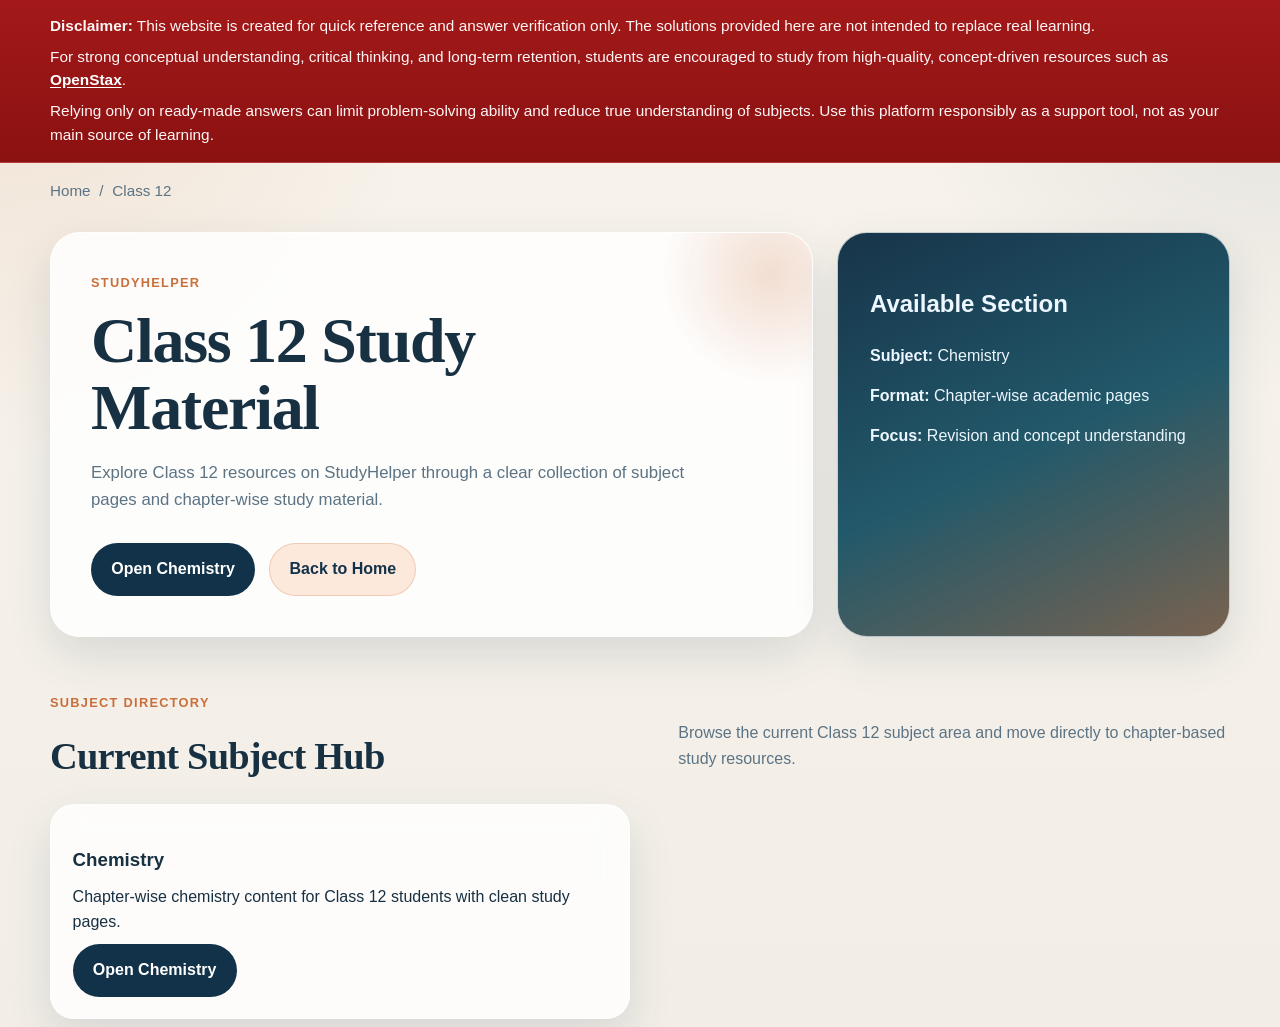
==== class-12/index.html @ 3276efd7 "first commit" ====
<!DOCTYPE html>
<html lang="en">
<head>
  <meta charset="UTF-8">
  <meta name="viewport" content="width=device-width, initial-scale=1.0">
  <title>Class 12 Study Material - StudyHelper</title>
  <meta name="description" content="Browse Class 12 study material on StudyHelper, including chapter-wise NCERT solutions, subject pages, and exam-focused learning resources.">
  <meta name="robots" content="index, follow">
  <link rel="stylesheet" href="../css/class-12/chemistry/chapter-2-solutions.css">
</head>
<body>
  <a class="skip-link" href="#main-content">Skip to content</a>

  <section class="top-disclaimer" aria-label="Disclaimer">
    <div class="shell top-disclaimer-inner">
      <p><strong>Disclaimer:</strong> This website is created for quick reference and answer verification only. The solutions provided here are not intended to replace real learning.</p>
      <p>For strong conceptual understanding, critical thinking, and long-term retention, students are encouraged to study from high-quality, concept-driven resources such as <a href="https://openstax.org" target="_blank" rel="noopener noreferrer">OpenStax</a>.</p>
      <p>Relying only on ready-made answers can limit problem-solving ability and reduce true understanding of subjects. Use this platform responsibly as a support tool, not as your main source of learning.</p>
    </div>
  </section>

  <header class="site-header">
    <div class="shell">
      <nav class="breadcrumb" aria-label="Breadcrumb">
        <a href="../">Home</a>
        <span>/</span>
        <span aria-current="page">Class 12</span>
      </nav>

      <div class="hero">
        <div class="hero-copy">
          <p class="eyebrow">StudyHelper</p>
          <h1>Class 12 Study Material</h1>
          <p class="hero-text">
            Explore Class 12 resources on StudyHelper through a clear collection of subject pages and chapter-wise study material.
          </p>
          <div class="hero-actions">
            <a class="button button-primary" href="chemistry/">Open Chemistry</a>
            <a class="button button-secondary" href="../">Back to Home</a>
          </div>
        </div>

        <aside class="hero-card">
          <h2>Available Section</h2>
          <ul class="stats-list">
            <li><strong>Subject:</strong> Chemistry</li>
            <li><strong>Format:</strong> Chapter-wise academic pages</li>
            <li><strong>Focus:</strong> Revision and concept understanding</li>
          </ul>
        </aside>
      </div>
    </div>
  </header>

  <main id="main-content" class="shell chapter-section">
    <div class="section-head">
      <div>
        <p class="eyebrow">Subject Directory</p>
        <h2>Current Subject Hub</h2>
      </div>
      <p class="section-intro">Browse the current Class 12 subject area and move directly to chapter-based study resources.</p>
    </div>

    <div class="exercise-grid">
      <article class="exercise-card">
        <h3>Chemistry</h3>
        <p>Chapter-wise chemistry content for Class 12 students with clean study pages.</p>
        <p><a class="button button-primary" href="chemistry/">Open Chemistry</a></p>
      </article>
    </div>

  </main>
</body>
</html>
---- css/class-12/chemistry/chapter-2-solutions.css ----
:root {
  --bg: #f4efe6;
  --surface: rgba(255, 255, 255, 0.82);
  --surface-strong: #ffffff;
  --ink: #173042;
  --muted: #5c7384;
  --line: rgba(23, 48, 66, 0.12);
  --brand: #12324a;
  --brand-soft: #d6e7f3;
  --accent: #c96f3b;
  --accent-soft: #fde8dc;
  --success: #23795d;
  --shadow: 0 18px 45px rgba(18, 50, 74, 0.12);
  --radius: 24px;
  --radius-sm: 16px;
  --shell: 1180px;
  --font-heading: Georgia, "Times New Roman", serif;
  --font-body: "Segoe UI", Tahoma, Geneva, Verdana, sans-serif;
}

*,
*::before,
*::after {
  box-sizing: border-box;
}

html {
  scroll-behavior: smooth;
}

body {
  margin: 0;
  font-family: var(--font-body);
  color: var(--ink);
  background:
    radial-gradient(circle at top left, rgba(201, 111, 59, 0.14), transparent 28%),
    radial-gradient(circle at top right, rgba(18, 50, 74, 0.1), transparent 24%),
    linear-gradient(180deg, #f8f4ec 0%, #f2eee7 100%);
  line-height: 1.6;
}

img {
  max-width: 100%;
  display: block;
}

a {
  color: inherit;
}

.shell {
  width: min(calc(100% - 2rem), var(--shell));
  margin: 0 auto;
}

.skip-link {
  position: absolute;
  left: -9999px;
  top: auto;
}

.skip-link:focus {
  left: 1rem;
  top: 1rem;
  z-index: 10;
  background: var(--brand);
  color: #fff;
  padding: 0.75rem 1rem;
  border-radius: 999px;
}

.site-header {
  padding: 1rem 0 2.5rem;
}

.top-disclaimer {
  background: linear-gradient(180deg, #a31919 0%, #8b1111 100%);
  color: #fff6f6;
  border-bottom: 1px solid rgba(255, 255, 255, 0.16);
}

.top-disclaimer-inner {
  padding: 0.85rem 0 0.95rem;
}

.top-disclaimer p {
  margin: 0 0 0.45rem;
  font-size: 0.96rem;
  line-height: 1.55;
}

.top-disclaimer p:last-child {
  margin-bottom: 0;
}

.top-disclaimer a {
  color: #fff;
  font-weight: 700;
  text-decoration: underline;
  text-underline-offset: 0.16em;
}

.breadcrumb {
  display: flex;
  flex-wrap: wrap;
  gap: 0.55rem;
  align-items: center;
  font-size: 0.95rem;
  color: var(--muted);
  margin-bottom: 1.8rem;
}

.breadcrumb a {
  text-decoration: none;
}

.hero {
  display: grid;
  grid-template-columns: 1.65fr 0.85fr;
  gap: 1.5rem;
  align-items: stretch;
}

.hero-copy,
.hero-card,
.panel,
.exercise-card,
.toolbar {
  backdrop-filter: blur(16px);
}

.hero-copy,
.hero-card {
  background: var(--surface);
  border: 1px solid rgba(255, 255, 255, 0.7);
  box-shadow: var(--shadow);
  border-radius: calc(var(--radius) + 6px);
}

.hero-copy {
  padding: 2.5rem;
  position: relative;
  overflow: hidden;
}

.hero-copy::after {
  content: "";
  position: absolute;
  width: 220px;
  height: 220px;
  right: -70px;
  top: -70px;
  border-radius: 50%;
  background: radial-gradient(circle, rgba(201, 111, 59, 0.22), transparent 72%);
}

.hero-card {
  padding: 2rem;
  background:
    linear-gradient(155deg, #17344a 0%, #22596a 52%, #c06a3a 140%);
    color: #edf7ff;
}

.class-overview {
  display: flex;
  flex-direction: column;
  justify-content: center;
}

.class-overview-head h2 {
  margin: 0;
  font-size: clamp(1.6rem, 3vw, 2.2rem);
}

.class-table-wrap {
  margin-top: 1.15rem;
  border-radius: 20px;
  overflow: hidden;
  border: 1px solid rgba(255, 245, 234, 0.18);
  background: rgba(8, 20, 30, 0.18);
  box-shadow: inset 0 1px 0 rgba(255, 255, 255, 0.08);
}

.class-table {
  width: 100%;
  border-collapse: collapse;
  color: #edf7ff;
}

.class-table th,
.class-table td {
  padding: 1rem 0.95rem;
  text-align: left;
  vertical-align: middle;
}

.class-table thead th {
  font-size: 0.78rem;
  letter-spacing: 0.08em;
  text-transform: uppercase;
  color: rgba(245, 249, 252, 0.78);
  background: rgba(255, 255, 255, 0.1);
}

.class-table tbody tr + tr td {
  border-top: 1px solid rgba(255, 255, 255, 0.14);
}

.class-table tbody tr:hover td {
  background: rgba(255, 255, 255, 0.06);
}

.status-chip {
  display: inline-flex;
  align-items: center;
  padding: 0.3rem 0.7rem;
  border-radius: 999px;
  font-size: 0.82rem;
  font-weight: 700;
  white-space: nowrap;
}

.status-live {
  background: rgba(128, 241, 188, 0.18);
  color: #d7ffeb;
  border: 1px solid rgba(128, 241, 188, 0.28);
}

.status-upcoming {
  background: rgba(255, 216, 151, 0.16);
  color: #ffe7bb;
  border: 1px solid rgba(255, 216, 151, 0.28);
}

.table-note {
  color: rgba(245, 249, 252, 0.82);
  font-weight: 600;
}

.table-link {
  display: inline-flex;
  align-items: center;
  justify-content: center;
  min-width: 76px;
  padding: 0.55rem 0.9rem;
  border-radius: 999px;
  text-decoration: none;
  font-weight: 700;
  color: #113145;
  background: linear-gradient(180deg, #fff4e7, #ffcfa8);
  box-shadow: 0 10px 20px rgba(15, 27, 38, 0.18);
}

.eyebrow {
  margin: 0 0 0.8rem;
  letter-spacing: 0.1em;
  text-transform: uppercase;
  font-size: 0.8rem;
  color: var(--accent);
  font-weight: 700;
}

.hero h1,
.section-head h2,
.panel h2,
.site-footer h2 {
  font-family: var(--font-heading);
  letter-spacing: -0.02em;
}

.hero h1 {
  margin: 0;
  font-size: clamp(2.3rem, 5vw, 4.4rem);
  line-height: 1.05;
  max-width: 12ch;
}

.hero-text {
  max-width: 64ch;
  font-size: 1.05rem;
  color: var(--muted);
  margin: 1.2rem 0 0;
}

.hero-actions {
  display: flex;
  flex-wrap: wrap;
  gap: 0.9rem;
  margin-top: 1.8rem;
}

.button {
  display: inline-flex;
  align-items: center;
  justify-content: center;
  min-height: 46px;
  padding: 0.8rem 1.2rem;
  border-radius: 999px;
  border: 1px solid transparent;
  text-decoration: none;
  font-weight: 700;
  cursor: pointer;
  transition: transform 160ms ease, background-color 160ms ease, border-color 160ms ease;
}

.button:hover {
  transform: translateY(-1px);
}

.button-primary {
  background: var(--brand);
  color: #fff;
}

.button-secondary {
  background: var(--accent-soft);
  color: var(--brand);
  border-color: rgba(201, 111, 59, 0.24);
}

.button-plain {
  background: var(--surface-strong);
  color: var(--brand);
  border-color: var(--line);
}

.stats-list {
  list-style: none;
  padding: 0;
  margin: 1rem 0 0;
  display: grid;
  gap: 0.9rem;
}

.toolbar {
  position: sticky;
  top: 0.5rem;
  z-index: 5;
  display: flex;
  gap: 1rem;
  align-items: end;
  justify-content: space-between;
  padding: 1rem;
  margin-bottom: 1.5rem;
  background: rgba(255, 255, 255, 0.7);
  border: 1px solid rgba(255, 255, 255, 0.85);
  border-radius: 18px;
  box-shadow: 0 8px 30px rgba(18, 50, 74, 0.08);
}

.search-field {
  display: grid;
  gap: 0.45rem;
  flex: 1;
  font-weight: 600;
}

.search-field span {
  font-size: 0.95rem;
}

.search-field input {
  width: 100%;
  min-height: 48px;
  border-radius: 14px;
  border: 1px solid var(--line);
  padding: 0.85rem 1rem;
  background: rgba(255, 255, 255, 0.9);
  color: var(--ink);
  font: inherit;
}

.section-grid,
.footer-grid,
.notes-grid,
.topic-grid,
.exercise-grid {
  display: grid;
  gap: 1.25rem;
}

.section-grid {
  grid-template-columns: 1.7fr 0.9fr;
  align-items: start;
}

.panel,
.exercise-card {
  background: var(--surface);
  border: 1px solid rgba(255, 255, 255, 0.7);
  border-radius: var(--radius);
  box-shadow: var(--shadow);
}

.panel,
.exercise-card,
.qa-card {
  animation: fadeUp 500ms ease both;
}

.panel {
  padding: 1.6rem;
}

.panel-large {
  padding: 1.9rem;
}

.quick-links nav {
  display: grid;
  gap: 0.85rem;
}

.quick-links a {
  text-decoration: none;
  padding: 0.85rem 1rem;
  border-radius: 14px;
  background: rgba(214, 231, 243, 0.44);
  border: 1px solid rgba(18, 50, 74, 0.08);
}

.topic-grid {
  grid-template-columns: repeat(2, minmax(0, 1fr));
  margin-top: 1rem;
}

.topic-card {
  padding: 1rem;
  border-radius: 18px;
  background: linear-gradient(180deg, rgba(255, 255, 255, 0.9), rgba(214, 231, 243, 0.6));
  border: 1px solid rgba(18, 50, 74, 0.08);
}

.topic-number {
  display: inline-flex;
  min-width: 3.2rem;
  padding: 0.3rem 0.65rem;
  border-radius: 999px;
  background: var(--brand);
  color: #fff;
  font-weight: 700;
  font-size: 0.85rem;
}

.topic-card h3,
.exercise-card h3 {
  margin-bottom: 0.35rem;
}

.chapter-section {
  padding: 1rem 0 0.5rem;
}

.section-head {
  display: flex;
  flex-wrap: wrap;
  justify-content: space-between;
  gap: 1rem;
  align-items: end;
  margin-bottom: 1rem;
}

.section-head h2 {
  margin: 0;
  font-size: clamp(1.8rem, 3vw, 2.7rem);
}

.section-intro {
  max-width: 62ch;
  color: var(--muted);
}

.accordion-list {
  display: grid;
  gap: 0.9rem;
}

.qa-card {
  background: rgba(255, 255, 255, 0.78);
  border: 1px solid rgba(23, 48, 66, 0.1);
  border-radius: 22px;
  box-shadow: 0 10px 28px rgba(18, 50, 74, 0.08);
  overflow: hidden;
}

.qa-card summary {
  list-style: none;
  cursor: pointer;
  padding: 1.2rem 1.4rem;
  font-weight: 700;
  font-size: 1rem;
}

.qa-card summary::-webkit-details-marker {
  display: none;
}

.qa-card[open] summary {
  border-bottom: 1px solid rgba(23, 48, 66, 0.08);
}

.answer {
  padding: 1rem 1.4rem 1.35rem;
}

.answer p {
  margin: 0 0 0.8rem;
}

.notes-wrap,
.faq-section {
  padding: 0.4rem 0 0.8rem;
}

.notes-grid {
  grid-template-columns: repeat(2, minmax(0, 1fr));
}

.exercise-grid {
  grid-template-columns: repeat(2, minmax(0, 1fr));
}

.exercise-card {
  padding: 1.35rem;
}

.exercise-card p {
  margin: 0.55rem 0 0;
}

.faq-item {
  border-top: 1px solid var(--line);
  padding: 0.8rem 0;
}

.faq-item:first-of-type {
  border-top: 0;
  padding-top: 0;
}

.faq-item summary {
  cursor: pointer;
  font-weight: 700;
}

.site-footer {
  padding: 2.2rem 0 3rem;
}

.footer-grid {
  grid-template-columns: repeat(2, minmax(0, 1fr));
  background: linear-gradient(145deg, rgba(18, 50, 74, 0.95), rgba(32, 103, 97, 0.92));
  color: #eef8ff;
  border-radius: 28px;
  padding: 1.7rem;
  box-shadow: var(--shadow);
}

.is-hidden {
  display: none !important;
}

mark {
  background: rgba(201, 111, 59, 0.18);
  color: inherit;
  padding: 0 0.15em;
  border-radius: 0.2em;
}

@keyframes fadeUp {
  from {
    opacity: 0;
    transform: translateY(10px);
  }
  to {
    opacity: 1;
    transform: translateY(0);
  }
}

@media (max-width: 980px) {
  .hero,
  .section-grid,
  .footer-grid,
  .notes-grid,
  .exercise-grid {
    grid-template-columns: 1fr;
  }

  .topic-grid {
    grid-template-columns: 1fr;
  }

  .toolbar {
    position: static;
    align-items: stretch;
    flex-direction: column;
  }
}

@media (max-width: 640px) {
  .hero-copy,
  .hero-card,
  .panel,
  .exercise-card {
    padding: 1.2rem;
  }

  .class-table,
  .class-table thead,
  .class-table tbody,
  .class-table th,
  .class-table td,
  .class-table tr {
    display: block;
  }

  .class-table thead {
    display: none;
  }

  .class-table td {
    padding: 0.55rem 0.9rem;
    border-top: 0;
  }

  .class-table tbody tr {
    padding: 0.45rem 0;
    border-bottom: 1px solid rgba(255, 255, 255, 0.12);
  }

  .class-table tbody tr:last-child {
    border-bottom: 0;
  }

  .hero h1 {
    max-width: none;
  }

  .qa-card summary,
  .answer {
    padding-left: 1rem;
    padding-right: 1rem;
  }

  .shell {
    width: min(calc(100% - 1rem), var(--shell));
  }
}
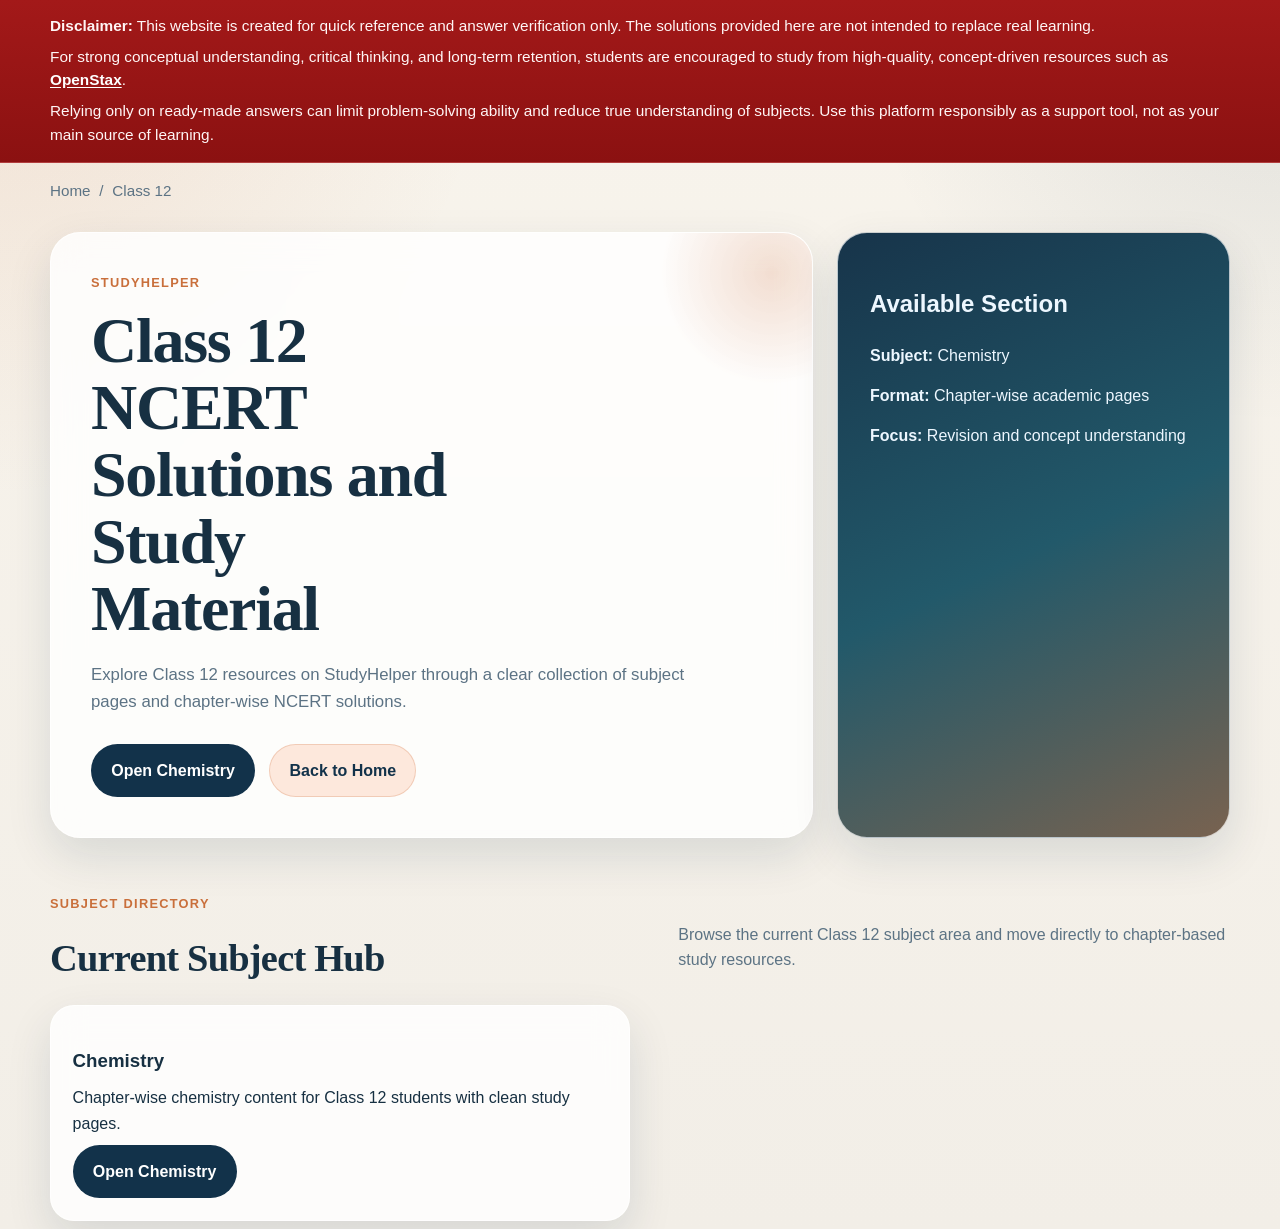
==== commit c286e240: "added robots and sitemap file" ====
--- a/class-12/index.html
+++ b/class-12/index.html
@@ -6,7 +6,48 @@
   <title>Class 12 Study Material - StudyHelper</title>
   <meta name="description" content="Browse Class 12 study material on StudyHelper, including chapter-wise NCERT solutions, subject pages, and exam-focused learning resources.">
   <meta name="robots" content="index, follow">
+  <link rel="canonical" href="https://gurupreet6365.github.io/ChapterSolution/class-12/">
+  <meta property="og:type" content="website">
+  <meta property="og:title" content="Class 12 NCERT Solutions and Study Material - StudyHelper">
+  <meta property="og:description" content="Browse Class 12 NCERT solutions by subject and chapter on StudyHelper.">
+  <meta property="og:url" content="https://gurupreet6365.github.io/ChapterSolution/class-12/">
   <link rel="stylesheet" href="../css/class-12/chemistry/chapter-2-solutions.css">
+  <script type="application/ld+json">
+    {
+      "@context": "https://schema.org",
+      "@graph": [
+        {
+          "@type": "BreadcrumbList",
+          "itemListElement": [
+            {
+              "@type": "ListItem",
+              "position": 1,
+              "name": "Home",
+              "item": "https://gurupreet6365.github.io/ChapterSolution/"
+            },
+            {
+              "@type": "ListItem",
+              "position": 2,
+              "name": "Class 12",
+              "item": "https://gurupreet6365.github.io/ChapterSolution/class-12/"
+            }
+          ]
+        },
+        {
+          "@type": "CollectionPage",
+          "name": "Class 12 NCERT Solutions",
+          "url": "https://gurupreet6365.github.io/ChapterSolution/class-12/",
+          "hasPart": [
+            {
+              "@type": "WebPage",
+              "name": "Class 12 Chemistry NCERT Solutions",
+              "url": "https://gurupreet6365.github.io/ChapterSolution/class-12/chemistry/"
+            }
+          ]
+        }
+      ]
+    }
+  </script>
 </head>
 <body>
   <a class="skip-link" href="#main-content">Skip to content</a>
@@ -30,9 +71,9 @@
       <div class="hero">
         <div class="hero-copy">
           <p class="eyebrow">StudyHelper</p>
-          <h1>Class 12 Study Material</h1>
+          <h1>Class 12 NCERT Solutions and Study Material</h1>
           <p class="hero-text">
-            Explore Class 12 resources on StudyHelper through a clear collection of subject pages and chapter-wise study material.
+            Explore Class 12 resources on StudyHelper through a clear collection of subject pages and chapter-wise NCERT solutions.
           </p>
           <div class="hero-actions">
             <a class="button button-primary" href="chemistry/">Open Chemistry</a>
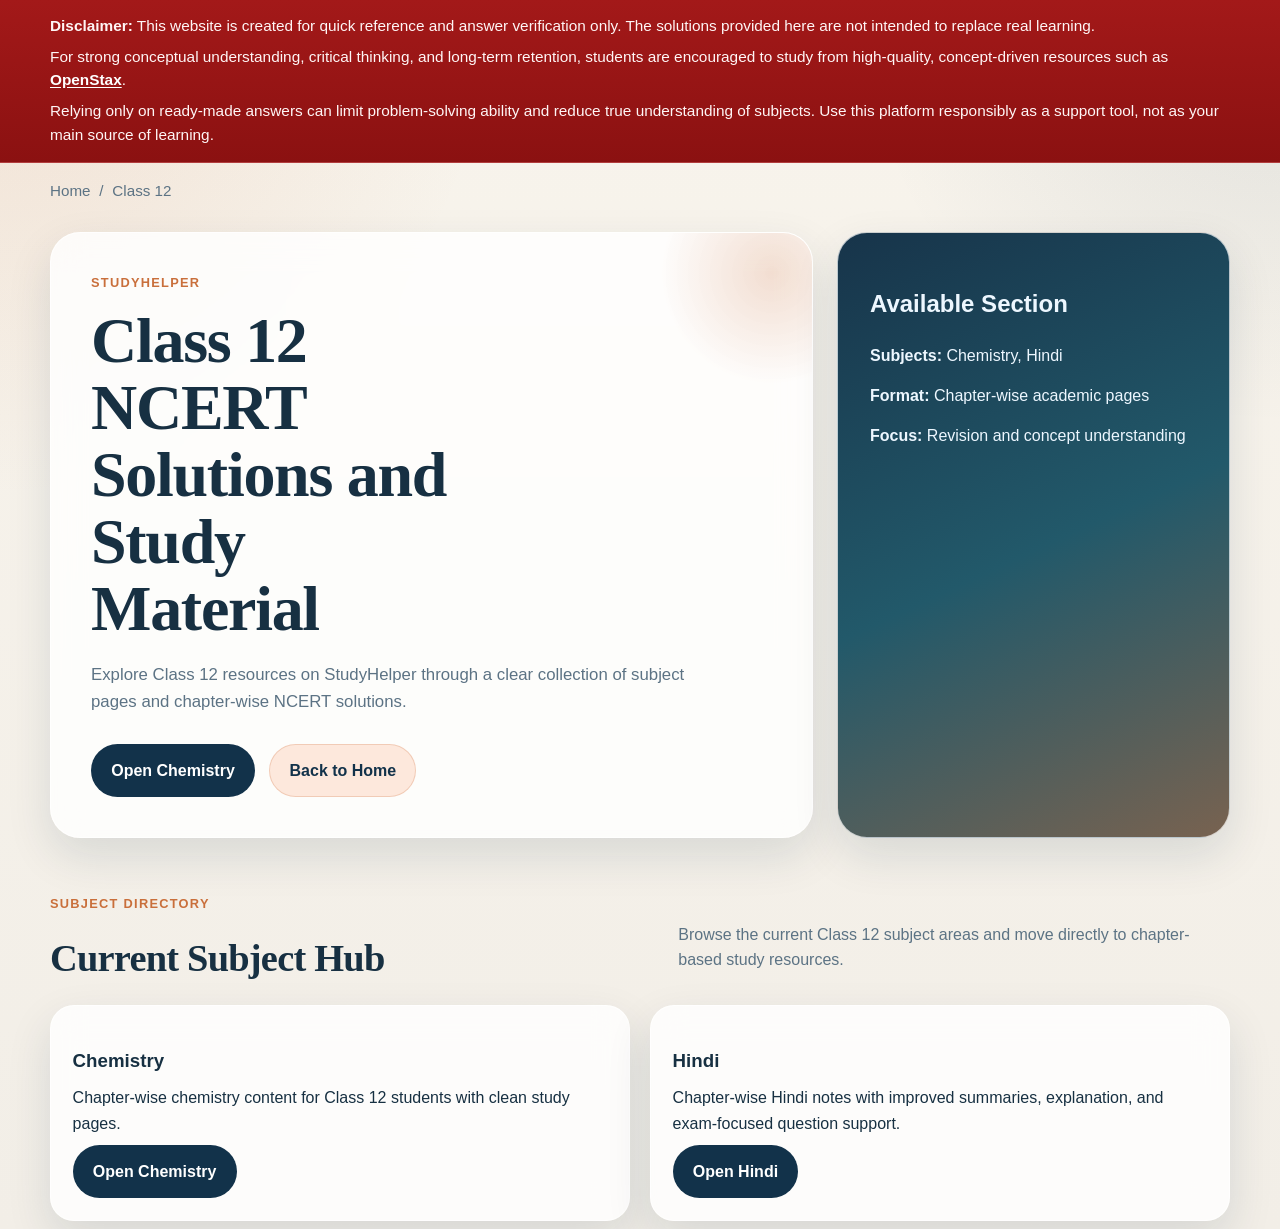
==== commit 876433ae: "added hindi chapter 1" ====
--- a/class-12/index.html
+++ b/class-12/index.html
@@ -4,7 +4,7 @@
   <meta charset="UTF-8">
   <meta name="viewport" content="width=device-width, initial-scale=1.0">
   <title>Class 12 Study Material - StudyHelper</title>
-  <meta name="description" content="Browse Class 12 study material on StudyHelper, including chapter-wise NCERT solutions, subject pages, and exam-focused learning resources.">
+  <meta name="description" content="Browse Class 12 study material on StudyHelper, including chapter-wise NCERT solutions, Hindi and Chemistry subject pages, and exam-focused learning resources.">
   <meta name="robots" content="index, follow">
   <link rel="canonical" href="https://gurupreet6365.github.io/ChapterSolution/class-12/">
   <meta property="og:type" content="website">
@@ -42,6 +42,11 @@
               "@type": "WebPage",
               "name": "Class 12 Chemistry NCERT Solutions",
               "url": "https://gurupreet6365.github.io/ChapterSolution/class-12/chemistry/"
+            },
+            {
+              "@type": "WebPage",
+              "name": "Class 12 Hindi Notes",
+              "url": "https://gurupreet6365.github.io/ChapterSolution/class-12/hindi/"
             }
           ]
         }
@@ -84,7 +89,7 @@
         <aside class="hero-card">
           <h2>Available Section</h2>
           <ul class="stats-list">
-            <li><strong>Subject:</strong> Chemistry</li>
+            <li><strong>Subjects:</strong> Chemistry, Hindi</li>
             <li><strong>Format:</strong> Chapter-wise academic pages</li>
             <li><strong>Focus:</strong> Revision and concept understanding</li>
           </ul>
@@ -99,7 +104,7 @@
         <p class="eyebrow">Subject Directory</p>
         <h2>Current Subject Hub</h2>
       </div>
-      <p class="section-intro">Browse the current Class 12 subject area and move directly to chapter-based study resources.</p>
+      <p class="section-intro">Browse the current Class 12 subject areas and move directly to chapter-based study resources.</p>
     </div>
 
     <div class="exercise-grid">
@@ -108,6 +113,11 @@
         <p>Chapter-wise chemistry content for Class 12 students with clean study pages.</p>
         <p><a class="button button-primary" href="chemistry/">Open Chemistry</a></p>
       </article>
+      <article class="exercise-card">
+        <h3>Hindi</h3>
+        <p>Chapter-wise Hindi notes with improved summaries, explanation, and exam-focused question support.</p>
+        <p><a class="button button-primary" href="hindi/">Open Hindi</a></p>
+      </article>
     </div>
 
   </main>
